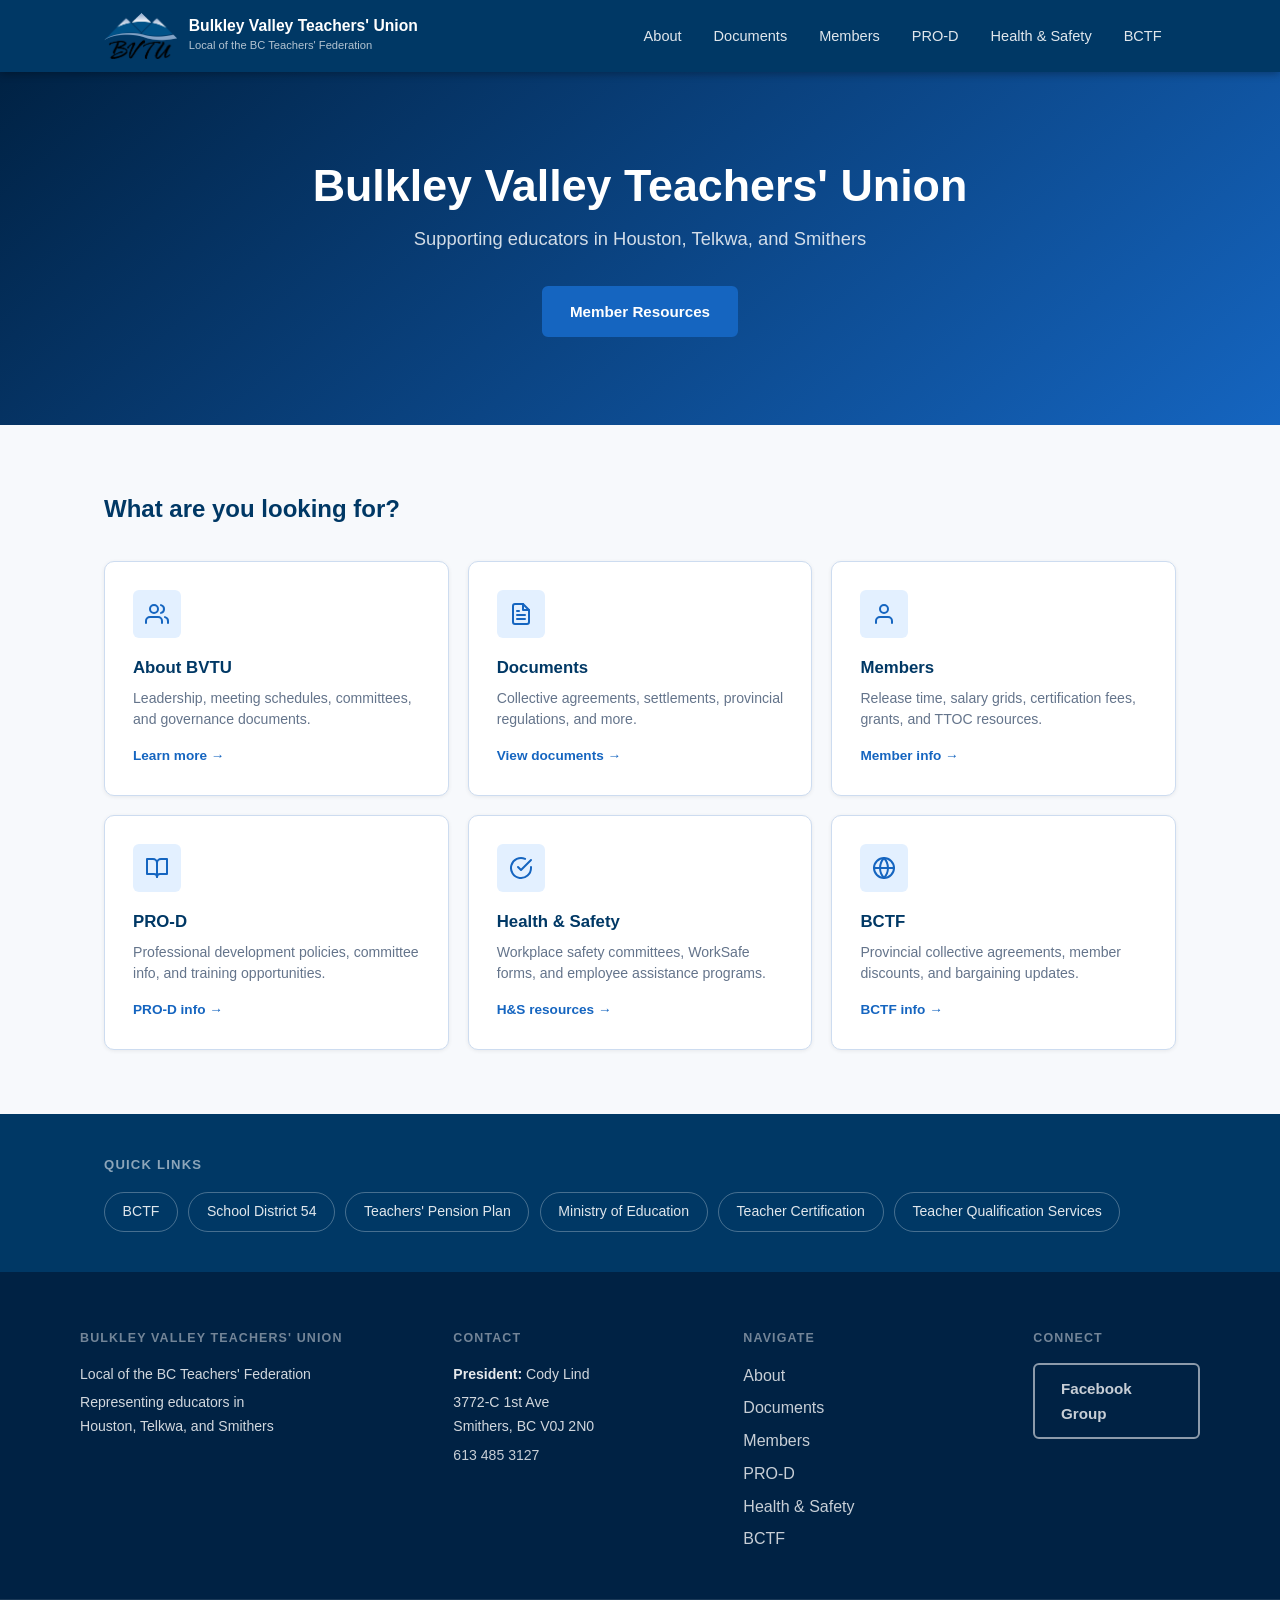
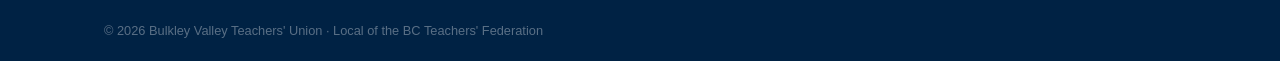
==== index.html @ 572bff5f "Initial commit" ====
<!DOCTYPE html>
<html lang="en">
<head>
  <meta charset="UTF-8">
  <meta name="viewport" content="width=device-width, initial-scale=1.0">
  <title>Bulkley Valley Teachers' Union</title>
  <meta name="description" content="Bulkley Valley Teachers' Union — Local of the BC Teachers' Federation, representing educators in Houston, Telkwa, and Smithers.">
  <link rel="stylesheet" href="css/style.css">
  <link rel="icon" href="favicon.ico">
</head>
<body>

  <!-- Header -->
  <header class="site-header">
    <div class="header-inner container">
      <a href="index.html" class="logo">
        <img src="bvtu-logo.png" alt="BVTU Logo">
        <div class="logo-text">
          <span class="logo-name">Bulkley Valley Teachers' Union</span>
          <span class="logo-sub">Local of the BC Teachers' Federation</span>
        </div>
      </a>
      <button class="nav-toggle" aria-label="Toggle navigation" aria-expanded="false">
        <span></span><span></span><span></span>
      </button>
      <nav class="main-nav" id="main-nav">
        <ul>
          <li><a href="about.html">About</a></li>
          <li><a href="documents.html">Documents</a></li>
          <li><a href="members.html">Members</a></li>
          <li><a href="prod.html">PRO-D</a></li>
          <li><a href="health-safety.html">Health &amp; Safety</a></li>
          <li><a href="bctf.html">BCTF</a></li>
        </ul>
      </nav>
    </div>
  </header>

  <!-- Hero -->
  <section class="hero">
    <h1>Bulkley Valley Teachers' Union</h1>
    <p>Supporting educators in Houston, Telkwa, and Smithers</p>
    <a href="members.html" class="btn btn-primary">Member Resources</a>
  </section>

  <!-- Quick Access Cards -->
  <section class="cards-section">
    <div class="container">
      <h2 class="section-title">What are you looking for?</h2>
      <div class="cards">

        <a href="about.html" class="card">
          <div class="card-icon">
            <svg viewBox="0 0 24 24"><path d="M17 21v-2a4 4 0 0 0-4-4H5a4 4 0 0 0-4 4v2"/><circle cx="9" cy="7" r="4"/><path d="M23 21v-2a4 4 0 0 0-3-3.87"/><path d="M16 3.13a4 4 0 0 1 0 7.75"/></svg>
          </div>
          <h3>About BVTU</h3>
          <p>Leadership, meeting schedules, committees, and governance documents.</p>
          <span class="card-arrow">Learn more →</span>
        </a>

        <a href="documents.html" class="card">
          <div class="card-icon">
            <svg viewBox="0 0 24 24"><path d="M14 2H6a2 2 0 0 0-2 2v16a2 2 0 0 0 2 2h12a2 2 0 0 0 2-2V8z"/><polyline points="14 2 14 8 20 8"/><line x1="16" y1="13" x2="8" y2="13"/><line x1="16" y1="17" x2="8" y2="17"/><polyline points="10 9 9 9 8 9"/></svg>
          </div>
          <h3>Documents</h3>
          <p>Collective agreements, settlements, provincial regulations, and more.</p>
          <span class="card-arrow">View documents →</span>
        </a>

        <a href="members.html" class="card">
          <div class="card-icon">
            <svg viewBox="0 0 24 24"><path d="M20 21v-2a4 4 0 0 0-4-4H8a4 4 0 0 0-4 4v2"/><circle cx="12" cy="7" r="4"/></svg>
          </div>
          <h3>Members</h3>
          <p>Release time, salary grids, certification fees, grants, and TTOC resources.</p>
          <span class="card-arrow">Member info →</span>
        </a>

        <a href="prod.html" class="card">
          <div class="card-icon">
            <svg viewBox="0 0 24 24"><path d="M2 3h6a4 4 0 0 1 4 4v14a3 3 0 0 0-3-3H2z"/><path d="M22 3h-6a4 4 0 0 0-4 4v14a3 3 0 0 1 3-3h7z"/></svg>
          </div>
          <h3>PRO-D</h3>
          <p>Professional development policies, committee info, and training opportunities.</p>
          <span class="card-arrow">PRO-D info →</span>
        </a>

        <a href="health-safety.html" class="card">
          <div class="card-icon">
            <svg viewBox="0 0 24 24"><path d="M22 11.08V12a10 10 0 1 1-5.93-9.14"/><polyline points="22 4 12 14.01 9 11.01"/></svg>
          </div>
          <h3>Health &amp; Safety</h3>
          <p>Workplace safety committees, WorkSafe forms, and employee assistance programs.</p>
          <span class="card-arrow">H&amp;S resources →</span>
        </a>

        <a href="bctf.html" class="card">
          <div class="card-icon">
            <svg viewBox="0 0 24 24"><circle cx="12" cy="12" r="10"/><line x1="2" y1="12" x2="22" y2="12"/><path d="M12 2a15.3 15.3 0 0 1 4 10 15.3 15.3 0 0 1-4 10 15.3 15.3 0 0 1-4-10 15.3 15.3 0 0 1 4-10z"/></svg>
          </div>
          <h3>BCTF</h3>
          <p>Provincial collective agreements, member discounts, and bargaining updates.</p>
          <span class="card-arrow">BCTF info →</span>
        </a>

      </div>
    </div>
  </section>

  <!-- Quick External Links -->
  <section class="quick-links">
    <div class="container">
      <h2>Quick Links</h2>
      <div class="quick-links-row">
        <a href="https://bctf.ca" target="_blank" rel="noopener">BCTF</a>
        <a href="https://www.sd54.bc.ca" target="_blank" rel="noopener">School District 54</a>
        <a href="https://www.teacherspension.ca" target="_blank" rel="noopener">Teachers' Pension Plan</a>
        <a href="https://www2.gov.bc.ca/gov/content/education-training/k-12" target="_blank" rel="noopener">Ministry of Education</a>
        <a href="https://www.bcteacherregulation.ca" target="_blank" rel="noopener">Teacher Certification</a>
        <a href="https://www.tqs.ca" target="_blank" rel="noopener">Teacher Qualification Services</a>
      </div>
    </div>
  </section>

  <!-- Footer -->
  <footer class="site-footer">
    <div class="container footer-grid">
      <div>
        <h3>Bulkley Valley Teachers' Union</h3>
        <p>Local of the BC Teachers' Federation</p>
        <p>Representing educators in<br>Houston, Telkwa, and Smithers</p>
      </div>
      <div>
        <h3>Contact</h3>
        <p><strong style="color:rgba(255,255,255,.9)">President:</strong> Cody Lind</p>
        <p>3772-C 1st Ave<br>Smithers, BC V0J 2N0</p>
        <p><a href="tel:6134853127">613 485 3127</a></p>
      </div>
      <div>
        <h3>Navigate</h3>
        <ul class="footer-nav-list">
          <li><a href="about.html">About</a></li>
          <li><a href="documents.html">Documents</a></li>
          <li><a href="members.html">Members</a></li>
          <li><a href="prod.html">PRO-D</a></li>
          <li><a href="health-safety.html">Health &amp; Safety</a></li>
          <li><a href="bctf.html">BCTF</a></li>
        </ul>
      </div>
      <div>
        <h3>Connect</h3>
        <a href="#" target="_blank" rel="noopener" class="btn btn-outline-white">Facebook Group</a>
      </div>
    </div>
    <div class="footer-bottom">
      <div class="container">
        <p>© 2026 Bulkley Valley Teachers' Union · Local of the BC Teachers' Federation</p>
      </div>
    </div>
  </footer>

  <script src="js/site.js"></script>
</body>
</html>
---- css/style.css ----
/* ============================================================
   Bulkley Valley Teachers' Union — Site Styles
   ============================================================ */

/* --- Custom Properties --- */
:root {
  --primary:     #003865;
  --primary-dk:  #002244;
  --blue:        #1565c0;
  --blue-lt:     #1976d2;
  --accent:      #e3f0ff;
  --white:       #ffffff;
  --off-white:   #f7f9fc;
  --gray-100:    #f1f5f9;
  --gray-200:    #e2e8f0;
  --gray-500:    #64748b;
  --gray-700:    #334155;
  --text:        #1a2332;
  --border:      #cddcf0;

  --font: -apple-system, BlinkMacSystemFont, 'Segoe UI', Roboto, 'Helvetica Neue', Arial, sans-serif;

  --radius-s: 6px;
  --radius:   10px;
  --radius-l: 16px;

  --shadow-s: 0 1px 4px rgba(0,0,0,.07);
  --shadow:   0 3px 12px rgba(0,0,0,.10);
  --shadow-l: 0 8px 28px rgba(0,0,0,.14);

  --max-w: 1120px;
  --hdr-h: 72px;
}

/* --- Reset / Base --- */
*, *::before, *::after { box-sizing: border-box; margin: 0; padding: 0; }
html { font-size: 16px; scroll-behavior: smooth; }
body { font-family: var(--font); color: var(--text); background: var(--white); line-height: 1.65; }
img { max-width: 100%; height: auto; display: block; }
a { color: var(--blue); text-decoration: none; }
a:hover { text-decoration: underline; }
ul { list-style: none; }

/* --- Layout --- */
.container {
  max-width: var(--max-w);
  margin: 0 auto;
  padding: 0 1.5rem;
}

/* --- Header --- */
.site-header {
  position: sticky;
  top: 0;
  z-index: 100;
  background: var(--primary);
  height: var(--hdr-h);
  box-shadow: 0 2px 8px rgba(0,0,0,.30);
}

.header-inner {
  display: flex;
  align-items: center;
  justify-content: space-between;
  height: 100%;
}

/* Logo */
.logo {
  display: flex;
  align-items: center;
  gap: .75rem;
  text-decoration: none;
  flex-shrink: 0;
}
.logo:hover { text-decoration: none; }
.logo img { height: 46px; width: auto; object-fit: contain; }
.logo-text { display: flex; flex-direction: column; }
.logo-name { font-size: .98rem; font-weight: 700; color: var(--white); line-height: 1.2; }
.logo-sub  { font-size: .70rem; color: rgba(255,255,255,.70); }

/* Navigation */
.main-nav ul { display: flex; gap: .2rem; align-items: center; }
.main-nav a {
  display: block;
  padding: .5rem .9rem;
  color: rgba(255,255,255,.88);
  font-size: .91rem;
  font-weight: 500;
  border-radius: var(--radius-s);
  transition: background .18s, color .18s;
  white-space: nowrap;
}
.main-nav a:hover,
.main-nav a.active {
  background: rgba(255,255,255,.16);
  color: var(--white);
  text-decoration: none;
}

/* Hamburger toggle */
.nav-toggle {
  display: none;
  flex-direction: column;
  gap: 5px;
  background: none;
  border: none;
  cursor: pointer;
  padding: .5rem;
  border-radius: var(--radius-s);
}
.nav-toggle span {
  display: block;
  width: 24px;
  height: 2px;
  background: var(--white);
  border-radius: 2px;
  transition: transform .25s, opacity .25s;
}
.nav-toggle[aria-expanded="true"] span:nth-child(1) { transform: translateY(7px) rotate(45deg); }
.nav-toggle[aria-expanded="true"] span:nth-child(2) { opacity: 0; }
.nav-toggle[aria-expanded="true"] span:nth-child(3) { transform: translateY(-7px) rotate(-45deg); }

/* --- Buttons --- */
.btn {
  display: inline-block;
  padding: .7rem 1.6rem;
  border-radius: var(--radius-s);
  font-size: .95rem;
  font-weight: 600;
  cursor: pointer;
  transition: background .2s, transform .15s, box-shadow .2s;
  text-decoration: none;
  border: 2px solid transparent;
}
.btn:hover { transform: translateY(-1px); text-decoration: none; }

.btn-primary { background: var(--blue); color: var(--white); border-color: var(--blue); }
.btn-primary:hover { background: var(--blue-lt); box-shadow: var(--shadow); }

.btn-outline { border-color: var(--blue); color: var(--blue); background: transparent; }
.btn-outline:hover { background: var(--blue); color: var(--white); }

.btn-outline-white { border-color: rgba(255,255,255,.55); color: var(--white); background: transparent; }
.btn-outline-white:hover { background: rgba(255,255,255,.15); border-color: rgba(255,255,255,.9); }

/* --- Hero (home) --- */
.hero {
  background: linear-gradient(140deg, var(--primary-dk) 0%, var(--blue) 100%);
  color: var(--white);
  padding: 5.5rem 1.5rem;
  text-align: center;
}
.hero h1 {
  font-size: clamp(1.8rem, 4.5vw, 2.8rem);
  font-weight: 800;
  margin-bottom: .75rem;
  line-height: 1.15;
}
.hero p {
  font-size: 1.15rem;
  opacity: .82;
  max-width: 520px;
  margin: 0 auto 2rem;
}

/* --- Page hero (inner pages) --- */
.page-hero {
  background: linear-gradient(140deg, var(--primary-dk) 0%, var(--primary) 100%);
  color: var(--white);
  padding: 3rem 1.5rem;
}
.page-hero h1 {
  font-size: clamp(1.5rem, 3.5vw, 2.2rem);
  font-weight: 800;
  margin-bottom: .4rem;
}
.page-hero p { opacity: .78; font-size: .98rem; max-width: 600px; }

/* --- Cards section --- */
.cards-section {
  padding: 4rem 0;
  background: var(--off-white);
}
.cards-section .section-title {
  font-size: 1.5rem;
  font-weight: 700;
  color: var(--primary);
  margin-bottom: 2rem;
}
.cards {
  display: grid;
  grid-template-columns: repeat(auto-fit, minmax(285px, 1fr));
  gap: 1.2rem;
}
.card {
  background: var(--white);
  border-radius: var(--radius);
  padding: 1.75rem;
  border: 1px solid var(--border);
  box-shadow: var(--shadow-s);
  transition: transform .2s, box-shadow .2s, border-color .2s;
  display: flex;
  flex-direction: column;
  gap: .4rem;
  text-decoration: none;
  color: var(--text);
}
.card:hover {
  transform: translateY(-4px);
  box-shadow: var(--shadow-l);
  border-color: var(--blue);
  text-decoration: none;
  color: var(--text);
}
.card-icon {
  width: 48px;
  height: 48px;
  background: var(--accent);
  border-radius: var(--radius-s);
  display: flex;
  align-items: center;
  justify-content: center;
  margin-bottom: .6rem;
  color: var(--blue);
}
.card-icon svg { width: 24px; height: 24px; stroke: currentColor; fill: none; stroke-width: 2; stroke-linecap: round; stroke-linejoin: round; }
.card h3 { font-size: 1.05rem; font-weight: 700; color: var(--primary); }
.card p  { font-size: .88rem; color: var(--gray-500); line-height: 1.5; flex: 1; }
.card-arrow { font-size: .85rem; font-weight: 600; color: var(--blue); padding-top: .5rem; }

/* --- Quick links bar --- */
.quick-links { background: var(--primary); padding: 2.5rem 0; }
.quick-links h2 {
  font-size: .82rem;
  font-weight: 700;
  text-transform: uppercase;
  letter-spacing: .09em;
  color: rgba(255,255,255,.55);
  margin-bottom: 1rem;
}
.quick-links-row { display: flex; flex-wrap: wrap; gap: .65rem; }
.quick-links-row a {
  padding: .45rem 1.1rem;
  border: 1px solid rgba(255,255,255,.28);
  border-radius: 100px;
  color: rgba(255,255,255,.88);
  font-size: .88rem;
  font-weight: 500;
  transition: background .18s, border-color .18s;
}
.quick-links-row a:hover { background: rgba(255,255,255,.15); border-color: rgba(255,255,255,.65); text-decoration: none; }

/* --- Content sections (inner pages) --- */
.page-content { padding: 3.5rem 0; }
.content-block { margin-bottom: 3rem; }
.content-block h2 {
  font-size: 1.35rem;
  font-weight: 700;
  color: var(--primary);
  margin-bottom: 1rem;
  padding-bottom: .6rem;
  border-bottom: 2px solid var(--accent);
}
.content-block p { color: var(--gray-700); margin-bottom: .9rem; max-width: 720px; }

/* --- Document list --- */
.doc-categories { display: flex; flex-direction: column; gap: 2.5rem; }
.doc-category h3 { font-size: 1.05rem; font-weight: 700; color: var(--primary); margin-bottom: .75rem; }
.doc-list { display: flex; flex-direction: column; gap: .45rem; }
.doc-item {
  display: flex;
  align-items: center;
  gap: .85rem;
  padding: .85rem 1.1rem;
  background: var(--white);
  border: 1px solid var(--border);
  border-radius: var(--radius-s);
  color: var(--text);
  font-size: .93rem;
  font-weight: 500;
  transition: background .15s, border-color .15s, transform .15s;
}
.doc-item:hover {
  background: var(--accent);
  border-color: var(--blue);
  transform: translateX(4px);
  text-decoration: none;
  color: var(--primary);
}
.doc-item svg { width: 20px; height: 20px; flex-shrink: 0; color: var(--blue); fill: none; stroke: currentColor; stroke-width: 2; stroke-linecap: round; stroke-linejoin: round; }
.doc-item .doc-size { margin-left: auto; font-size: .8rem; color: var(--gray-500); font-weight: 400; }

/* --- Info / callout box --- */
.info-box {
  background: var(--accent);
  border-left: 4px solid var(--blue);
  border-radius: 0 var(--radius-s) var(--radius-s) 0;
  padding: 1rem 1.25rem;
  margin: .5rem 0 1.5rem;
}
.info-box p { margin: 0; color: var(--gray-700); font-size: .93rem; }

/* --- People grid --- */
.people-grid { display: grid; grid-template-columns: repeat(auto-fit, minmax(230px, 1fr)); gap: 1rem; margin-top: 1rem; }
.person-card { background: var(--white); border: 1px solid var(--border); border-radius: var(--radius); padding: 1.25rem; }
.person-card h4 { font-weight: 700; color: var(--primary); margin-bottom: .2rem; }
.person-card .role { font-size: .83rem; color: var(--gray-500); margin-bottom: .5rem; }
.person-card a { font-size: .88rem; }

/* --- Resource links (styled list for non-PDF links) --- */
.resource-list { display: flex; flex-direction: column; gap: .45rem; margin-top: .5rem; }
.resource-list a {
  display: flex;
  align-items: center;
  gap: .65rem;
  padding: .7rem 1rem;
  border-radius: var(--radius-s);
  background: var(--gray-100);
  color: var(--blue);
  font-size: .92rem;
  font-weight: 500;
  transition: background .15s;
}
.resource-list a::before { content: "→"; font-weight: 700; }
.resource-list a:hover { background: var(--accent); text-decoration: none; }

/* --- Footer --- */
.site-footer { background: var(--primary-dk); color: rgba(255,255,255,.82); }
.footer-grid {
  display: grid;
  grid-template-columns: 2fr 1.5fr 1.5fr 1fr;
  gap: 2.5rem;
  padding: 3.5rem 0 2.5rem;
}
.footer-grid h3 {
  font-size: .78rem;
  font-weight: 700;
  text-transform: uppercase;
  letter-spacing: .09em;
  color: rgba(255,255,255,.45);
  margin-bottom: .9rem;
}
.footer-grid p { font-size: .88rem; line-height: 1.7; margin-bottom: .3rem; }
.footer-grid a { color: rgba(255,255,255,.78); transition: color .15s; }
.footer-grid a:hover { color: var(--white); text-decoration: none; }
.footer-nav-list li { margin-bottom: .4rem; }
.footer-bottom { border-top: 1px solid rgba(255,255,255,.10); padding: 1.25rem 0; }
.footer-bottom p { font-size: .80rem; color: rgba(255,255,255,.35); }

/* --- Responsive --- */
@media (max-width: 960px) {
  .footer-grid { grid-template-columns: 1fr 1fr; gap: 2rem; }
}

@media (max-width: 680px) {
  :root { --hdr-h: 64px; }

  .nav-toggle { display: flex; }

  .main-nav {
    position: fixed;
    top: var(--hdr-h);
    left: 0;
    right: 0;
    background: var(--primary-dk);
    padding: .75rem 1.5rem 1.5rem;
    transform: translateY(-110%);
    transition: transform .28s ease;
    box-shadow: var(--shadow-l);
    border-top: 1px solid rgba(255,255,255,.1);
  }
  .main-nav.open { transform: translateY(0); }
  .main-nav ul { flex-direction: column; gap: .15rem; }
  .main-nav a { padding: .8rem 1rem; font-size: .98rem; }

  .hero { padding: 3.5rem 1.25rem; }
  .page-hero { padding: 2rem 1.25rem; }

  .footer-grid { grid-template-columns: 1fr; gap: 1.75rem; padding: 2.5rem 0 2rem; }
  .cards { grid-template-columns: 1fr; }
  .logo-sub { display: none; }
}
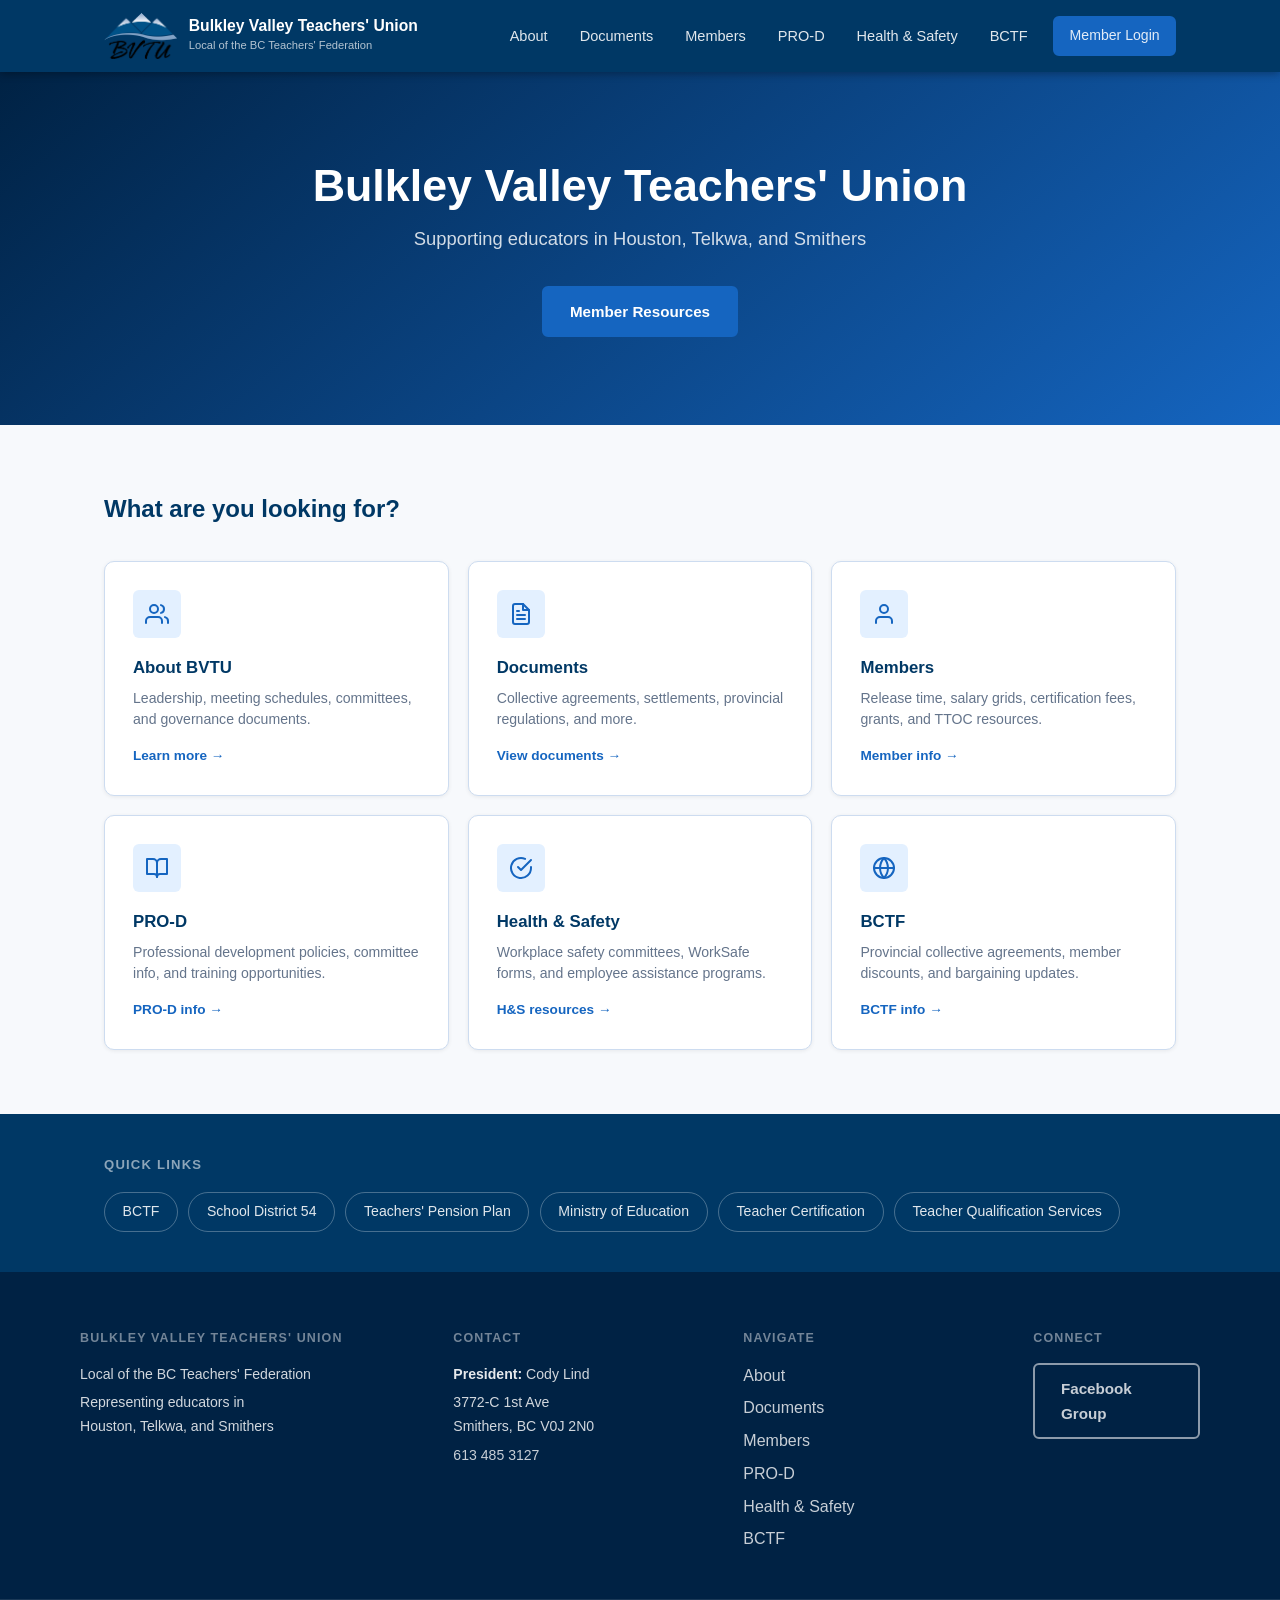
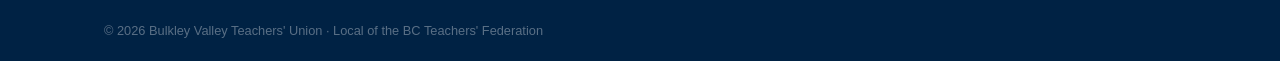
==== commit fd9664cb: "Add members portal with secure login, registration, and document access" ====
--- a/index.html
+++ b/index.html
@@ -31,6 +31,7 @@
           <li><a href="prod.html">PRO-D</a></li>
           <li><a href="health-safety.html">Health &amp; Safety</a></li>
           <li><a href="bctf.html">BCTF</a></li>
+          <li><a href="members/login.php" class="btn btn-primary" style="padding:.4rem .9rem;font-size:.88rem;margin-left:.5rem;">Member Login</a></li>
         </ul>
       </nav>
     </div>
